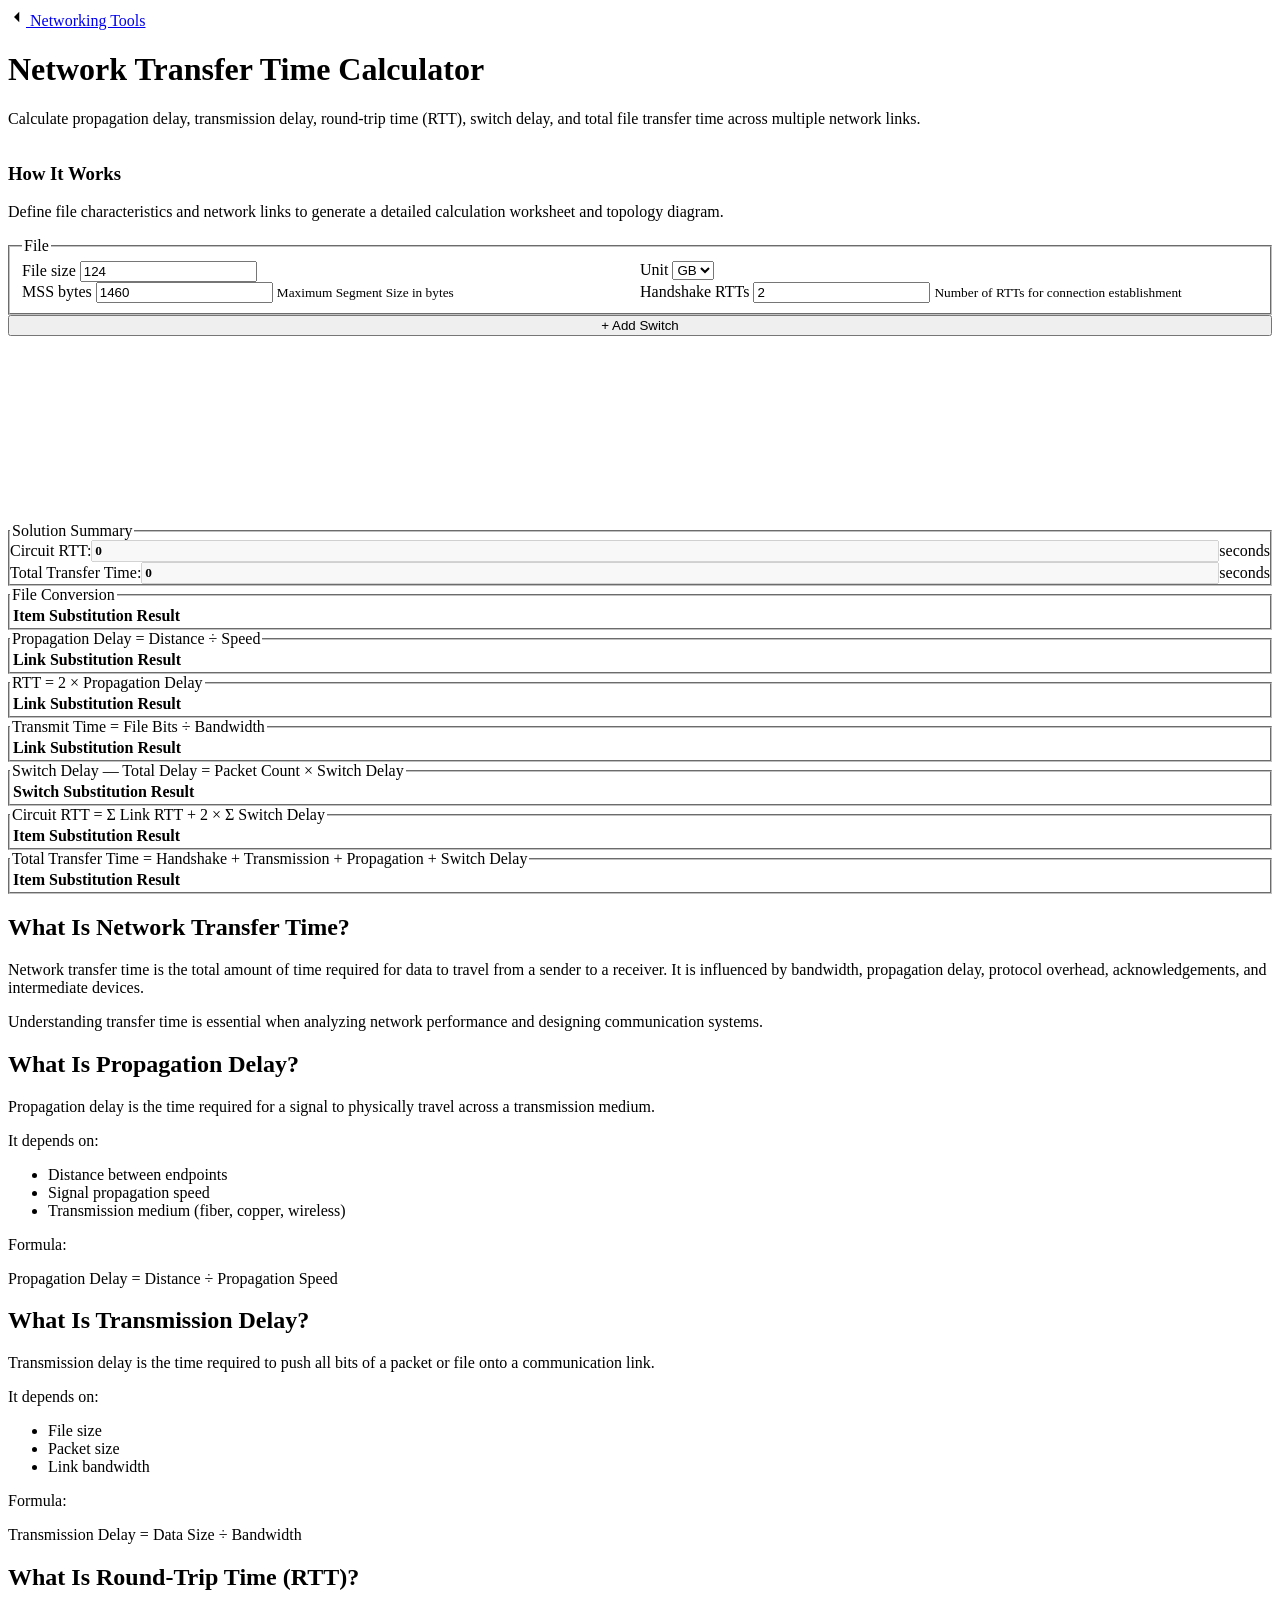
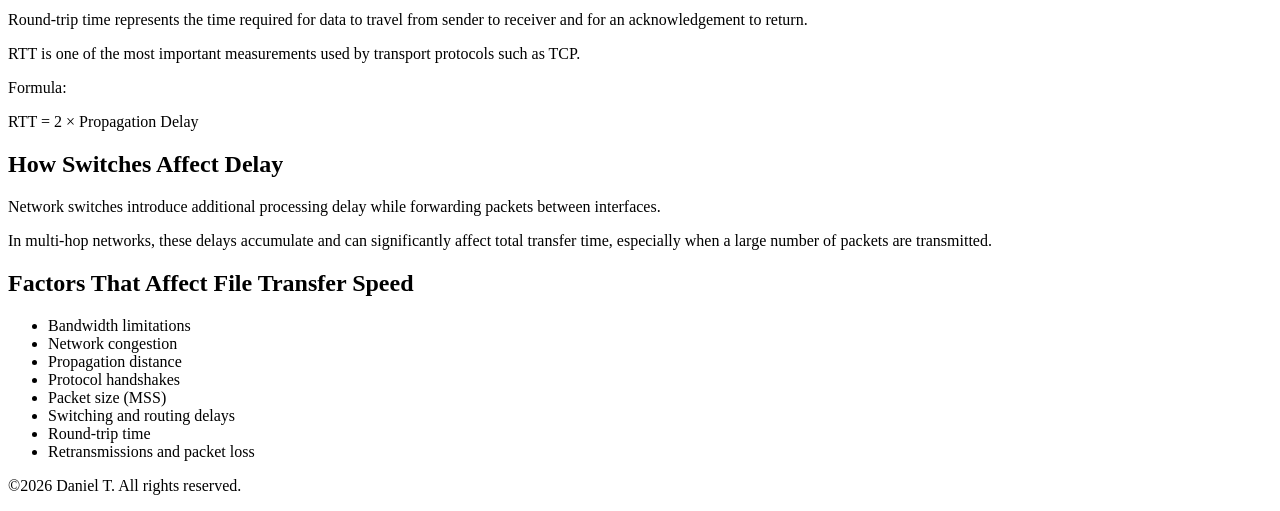
==== transfer-time/index.html @ e6039098 "4th commit - added pages" ====
<!DOCTYPE html>
<html lang="en">
    <head>
        <meta charset="UTF-8">
        <meta content="width=device-width, initial-scale=1.0" name="viewport">
        <title>Network Transfer Time Calculator | RTT, Propagation Delay & Transmission Delay</title>
        <meta content="Calculate network transfer time, propagation delay, transmission delay, RTT, switch delay, bandwidth effects, and end-to-end file transfer performance." name="description">
        <link href="https://danielTongu.github.io/networking-tools/transfer-time/" rel="canonical">
        <meta content="Network Transfer Time Calculator" property="og:title">
        <meta content="Interactive calculator for propagation delay, RTT, transmission delay, switch delay, and total transfer time." property="og:description">
        <meta content="website" property="og:type">
        <meta content="https://danielTongu.github.io/networking-tools/transfer-time/" property="og:url">
        <link href="../global.css" rel="stylesheet">
        <link href="./index.css" rel="stylesheet">
    </head>
    <body>
        <header class="app-header">
            <nav aria-label="Breadcrumb">
                <a href="../">
                    <svg aria-hidden="true" viewBox="0 0 24 24" width="18" height="18"><path d="M15 5 L8 12 L15 19"></path></svg>
                    <span>Networking Tools</span>
                </a>
            </nav>
            <div>
                <h1>Network Transfer Time Calculator</h1>
                <p>
                    Calculate propagation delay, transmission delay, round-trip time (RTT), switch delay, and total
                    file transfer time across multiple network links.
                </p>
            </div>
        </header>
        <main id="transfer-time-page">
            <aside>
                <header>
                    <h3>How It Works</h3>
                    <p>Define file characteristics and network links to generate a detailed calculation worksheet and topology diagram.</p>
                </header>
                <fieldset id="file-card">
                    <legend>File</legend>
                    <div class="two-columns">
                        <label data-tooltip="Size of the file to transfer">
                            <span>File size</span>
                            <input id="file-size" type="number" value="124">
                        </label>
                        <label class="select-wrapper">
                            <span>Unit</span>
                            <select id="file-unit">
                                <option value="KB">KB</option>
                                <option value="MB">MB</option>
                                <option selected value="GB">GB</option>
                                <option value="TB">TB</option>
                            </select>
                        </label>
                    </div>
                    <div class="two-columns">
                        <label>
                            <span>MSS bytes</span>
                            <input id="mss-bytes" type="number" value="1460">
                            <small class="helper-text">Maximum Segment Size in bytes</small>
                        </label>
                        <label>
                            <span>Handshake RTTs</span>
                            <input id="handshake-rtts" type="number" value="2">
                            <small class="helper-text">Number of RTTs for connection establishment</small>
                        </label>
                    </div>
                </fieldset>
                <button hidden id="add-link-btn" type="button">+ Add Link</button>
                <template id="link-card-template">
                    <fieldset>
                        <legend>Link</legend>
                        <label>
                            <span>Name</span>
                            <input data-field="name" placeholder="e.g., Link 1">
                        </label>
                        <div class="two-columns">
                            <label>
                                <span>Distance</span>
                                <input data-field="distance" type="number" placeholder="Distance">
                            </label>
                            <label class="select-wrapper">
                                <span>Unit</span>
                                <select data-field="distance-unit">
                                    <option value="m">meters (m)</option>
                                    <option value="km">kilometers (km)</option>
                                    <option value="mi">miles (mi)</option>
                                    <option value="ft">feet (ft)</option>
                                    <option value="yd">yards (yd)</option>
                                </select>
                            </label>
                        </div>
                        <label class="select-wrapper">
                            <span>Medium</span>
                            <select data-field="medium">
                                <option value="vacuum">Vacuum (299,792,458 m/s)</option>
                                <option value="optical">Optical Fiber (200,000,000 m/s)</option>
                                <option value="copper">Copper (230,000,000 m/s)</option>
                                <option value="custom">Custom</option>
                            </select>
                        </label>
                        <label>
                            <span>Custom speed (m/s)</span>
                            <input data-field="custom-speed" type="number" placeholder="e.g., 200000000">
                        </label>
                        <div class="two-columns">
                            <label>
                                <span>Bandwidth</span>
                                <input data-field="bandwidth" type="number" placeholder="Bandwidth">
                            </label>
                            <label class="select-wrapper">
                                <span>Unit</span>
                                <select data-field="bandwidth-unit">
                                    <option value="bps">bps</option>
                                    <option value="kbps">kbps</option>
                                    <option value="Mbps">Mbps</option>
                                    <option value="Gbps">Gbps</option>
                                    <option value="Tbps">Tbps</option>
                                </select>
                            </label>
                        </div>
                        <button class="remove-btn" type="button">Remove Link</button>
                    </fieldset>
                </template>
                <section class="horizontal-scroll" id="links-form"></section>
                <button id="add-switch-btn" type="button">+ Add Switch</button>
                <template id="switch-card-template">
                    <fieldset>
                        <legend>Switch</legend>
                        <div class="two-columns">
                            <label>
                                <span>Delay</span>
                                <input data-field="delay" type="number" placeholder="Delay">
                            </label>
                            <label class="select-wrapper">
                                <span>Unit</span>
                                <select data-field="delay-unit">
                                    <option value="us">microseconds (μs)</option>
                                    <option value="ms">milliseconds (ms)</option>
                                    <option value="s">seconds (s)</option>
                                </select>
                            </label>
                        </div>
                        <button class="remove-btn" type="button">Remove Switch + Trailing Link</button>
                    </fieldset>
                </template>
                <section class="horizontal-scroll" id="switches-form"></section>
            </aside>
            <section>
                <figure class="svg-wrapper">
                    <svg aria-label="Generated topology diagram" id="transfer-diagram"></svg>
                </figure>
                <fieldset id="transfer-summary">
                    <legend>Solution Summary</legend>
                    <label>
                        Circuit RTT:
                        <input data-field="circuit-rtt" disabled type="text" value="0">
                        seconds
                    </label>
                    <label>
                        Total Transfer Time:
                        <input data-field="total-transfer-time" disabled type="text" value="0">
                        seconds
                    </label>
                </fieldset>
                <fieldset>
                    <legend>File Conversion</legend>
                    <div class="table-container">
                        <table>
                            <thead>
                            <tr><th>Item</th><th>Substitution</th><th>Result</th></tr>
                            </thead>
                            <tbody data-table="file-conversion"></tbody>
                        </table>
                    </div>
                </fieldset>
                <fieldset>
                    <legend>Propagation Delay = Distance ÷ Speed</legend>
                    <div class="table-container">
                        <table>
                            <thead><tr><th>Link</th><th>Substitution</th><th>Result</th></tr></thead>
                            <tbody data-table="propagation-delay"></tbody>
                        </table>
                    </div>
                </fieldset>
                <fieldset>
                    <legend>RTT = 2 × Propagation Delay</legend>
                    <div class="table-container">
                        <table>
                            <thead><tr><th>Link</th><th>Substitution</th><th>Result</th></tr></thead>
                            <tbody data-table="rtt"></tbody>
                        </table>
                    </div>
                </fieldset>
                <fieldset>
                    <legend>Transmit Time = File Bits ÷ Bandwidth</legend>
                    <div class="table-container">
                        <table>
                            <thead><tr><th>Link</th><th>Substitution</th><th>Result</th></tr></thead>
                            <tbody data-table="transmit-time"></tbody>
                        </table>
                    </div>
                </fieldset>
                <fieldset>
                    <legend>Switch Delay — Total Delay = Packet Count × Switch Delay</legend>
                    <div class="table-container">
                        <table>
                            <thead><tr><th>Switch</th><th>Substitution</th><th>Result</th></tr></thead>
                            <tbody data-table="switch-delay"></tbody>
                        </table>
                    </div>
                </fieldset>
                <fieldset>
                    <legend>Circuit RTT = Σ Link RTT + 2 × Σ Switch Delay</legend>
                    <div class="table-container">
                        <table>
                            <thead><tr><th>Item</th><th>Substitution</th><th>Result</th></tr></thead>
                            <tbody data-table="circuit-rtt"></tbody>
                        </table>
                    </div>
                </fieldset>
                <fieldset>
                    <legend>Total Transfer Time = Handshake + Transmission + Propagation + Switch Delay</legend>
                    <div class="table-container">
                        <table>
                            <thead><tr><th>Item</th><th>Substitution</th><th>Result</th></tr></thead>
                            <tbody data-table="total-transfer-time"></tbody>
                        </table>
                    </div>
                </fieldset>
            </section>
        </main>
        <section>
            <article>
                <h2>What Is Network Transfer Time?</h2>
                <p>
                    Network transfer time is the total amount of time required for data to travel from a sender to a
                    receiver. It is influenced by bandwidth, propagation delay, protocol overhead, acknowledgements, and intermediate devices.
                </p>
                <p>Understanding transfer time is essential when analyzing network performance and designing communication systems.</p>
            </article>
            <article>
                <h2>What Is Propagation Delay?</h2>
                <p>Propagation delay is the time required for a signal to physically travel across a transmission medium.</p>
                <p>It depends on:</p>
                <ul>
                    <li>Distance between endpoints</li>
                    <li>Signal propagation speed</li>
                    <li>Transmission medium (fiber, copper, wireless)</li>
                </ul>
                <p>Formula:</p>
                <p>Propagation Delay = Distance ÷ Propagation Speed</p>
            </article>
            <article>
                <h2>What Is Transmission Delay?</h2>
                <p>Transmission delay is the time required to push all bits of a packet or file onto a communication link.</p>
                <p>It depends on:</p>
                <ul>
                    <li>File size</li>
                    <li>Packet size</li>
                    <li>Link bandwidth</li>
                </ul>
                <p>Formula:</p>
                <p>Transmission Delay = Data Size ÷ Bandwidth</p>
            </article>
            <article>
                <h2>What Is Round-Trip Time (RTT)?</h2>
                <p>Round-trip time represents the time required for data to travel from sender to receiver and for an acknowledgement to return.</p>
                <p>RTT is one of the most important measurements used by transport protocols such as TCP.</p>
                <p>Formula:</p>
                <p>RTT = 2 × Propagation Delay</p>
            </article>
            <article>
                <h2>How Switches Affect Delay</h2>
                <p>Network switches introduce additional processing delay while forwarding packets between interfaces.</p>
                <p>
                    In multi-hop networks, these delays accumulate and can significantly affect total transfer time,
                    especially when a large number of packets are transmitted.
                </p>
            </article>
            <article>
                <h2>Factors That Affect File Transfer Speed</h2>
                <ul>
                    <li>Bandwidth limitations</li>
                    <li>Network congestion</li>
                    <li>Propagation distance</li>
                    <li>Protocol handshakes</li>
                    <li>Packet size (MSS)</li>
                    <li>Switching and routing delays</li>
                    <li>Round-trip time</li>
                    <li>Retransmissions and packet loss</li>
                </ul>
            </article>
        </section>
        <footer class="app-footer"><p>©<span id="copyright-year">2026</span> Daniel T. All rights reserved.</p></footer>
        <script src="../footer.js"></script>
        <script src="./index.js" type="module"></script>
    </body>
</html>
---- transfer-time/index.css ----
/* ============================================
   TRANSFER TIME INDEX.CSS
   Mobile-first page styles
   ============================================ */

main > aside {
    display: grid;
    gap: var(--size-5);
}

main > section > fieldset {
    margin: 0;
}

main fieldset {
    margin: 0;
}

.two-columns {
    display: grid;
    grid-template-columns: 1fr;
    gap: var(--size-4);
}

#add-link-btn,
#add-switch-btn {
    width: 100%;
}

.remove-btn {
    width: 100%;
    margin-top: var(--size-4);
    background: var(--danger);
    color: #ffffff;
}

.remove-btn:hover {
    background: var(--danger-hover);
}

.horizontal-scroll {
    display: grid;
    grid-auto-flow: column;
    grid-auto-columns: minmax(280px, 340px);
    gap: var(--size-4);
    overflow-x: auto;
    overflow-y: hidden;
    padding-bottom: var(--size-2);
    scroll-snap-type: x proximity;
}

.horizontal-scroll > fieldset {
    scroll-snap-align: start;
}

#links-form:empty,
#switches-form:empty {
    display: none;
}

/* ===== RESULTS AREA ===== */

main > section {
    display: grid;
    gap: var(--size-5);
}

main > section > fieldset {
    padding:0 var(--size-4);
}

#transfer-diagram {
    min-width: 760px;
    width: 100%;
}

#transfer-summary {
    display: grid;
    gap: var(--size-4);
}

#transfer-summary label {
    display: grid;
    grid-template-columns: 1fr;
    gap: var(--size-2);
    margin: 0;
}

#transfer-summary input {
    color: var(--accent-primary);
    font-family: var(--font-mono);
    font-weight: 700;
}


/* ===== EDUCATIONAL ARTICLES OUTSIDE MAIN ===== */

main > footer ul {
    padding-left: var(--size-5);
    color: var(--text-secondary);
}

/* ===== GENERATED SVG ===== */

#transfer-diagram text {
    fill: var(--text-secondary);
}

.topology-link {
    stroke: var(--accent-primary);
    stroke-width: 4;
    stroke-linecap: round;
}

.topology-node {
    fill: #0f172a;
    stroke-width: 2;
}

.topology-host {
    stroke: var(--accent-primary);
}

.topology-switch {
    stroke: var(--accent-secondary);
    rx: 4px;
}

.topology-node-label {
    fill: var(--text-primary);
    font-size: 18px;
    font-weight: 700;
}

.topology-label {
    fill: var(--text-primary);
    font-size: 14px;
    font-weight: 700;
}

.anchor-middle {
    text-anchor: middle;
}

.anchor-end {
    text-anchor: end;
}

/* ===== TABLET ===== */

@media (min-width: 600px) {
    .two-columns {
        grid-template-columns: repeat(2, minmax(0, 1fr));
    }

    #transfer-summary label {
        grid-template-columns: max-content minmax(0, 1fr) max-content;
        align-items: center;
    }
}

/*

 * Desktop layout:
 * - The results panel is aligned independently of the controls panel.
 * - `max-height` and `overflow-y` provide a safe CSS-only fallback.
 * - `TransferTimeApp.syncResultsHeight()` (index.js) dynamically overrides `max-height` to match the computed height of `main > aside`.
 * - Keep the CSS and JS implementations synchronized.
 */
@media (min-width: 1000px) {
    main {
        align-items: start;
    }

    main > aside {
        align-self: start;
    }

    main > section {
        align-self: start;
        max-height: calc(100vh - 170px);
        overflow-y: auto;
    }
}
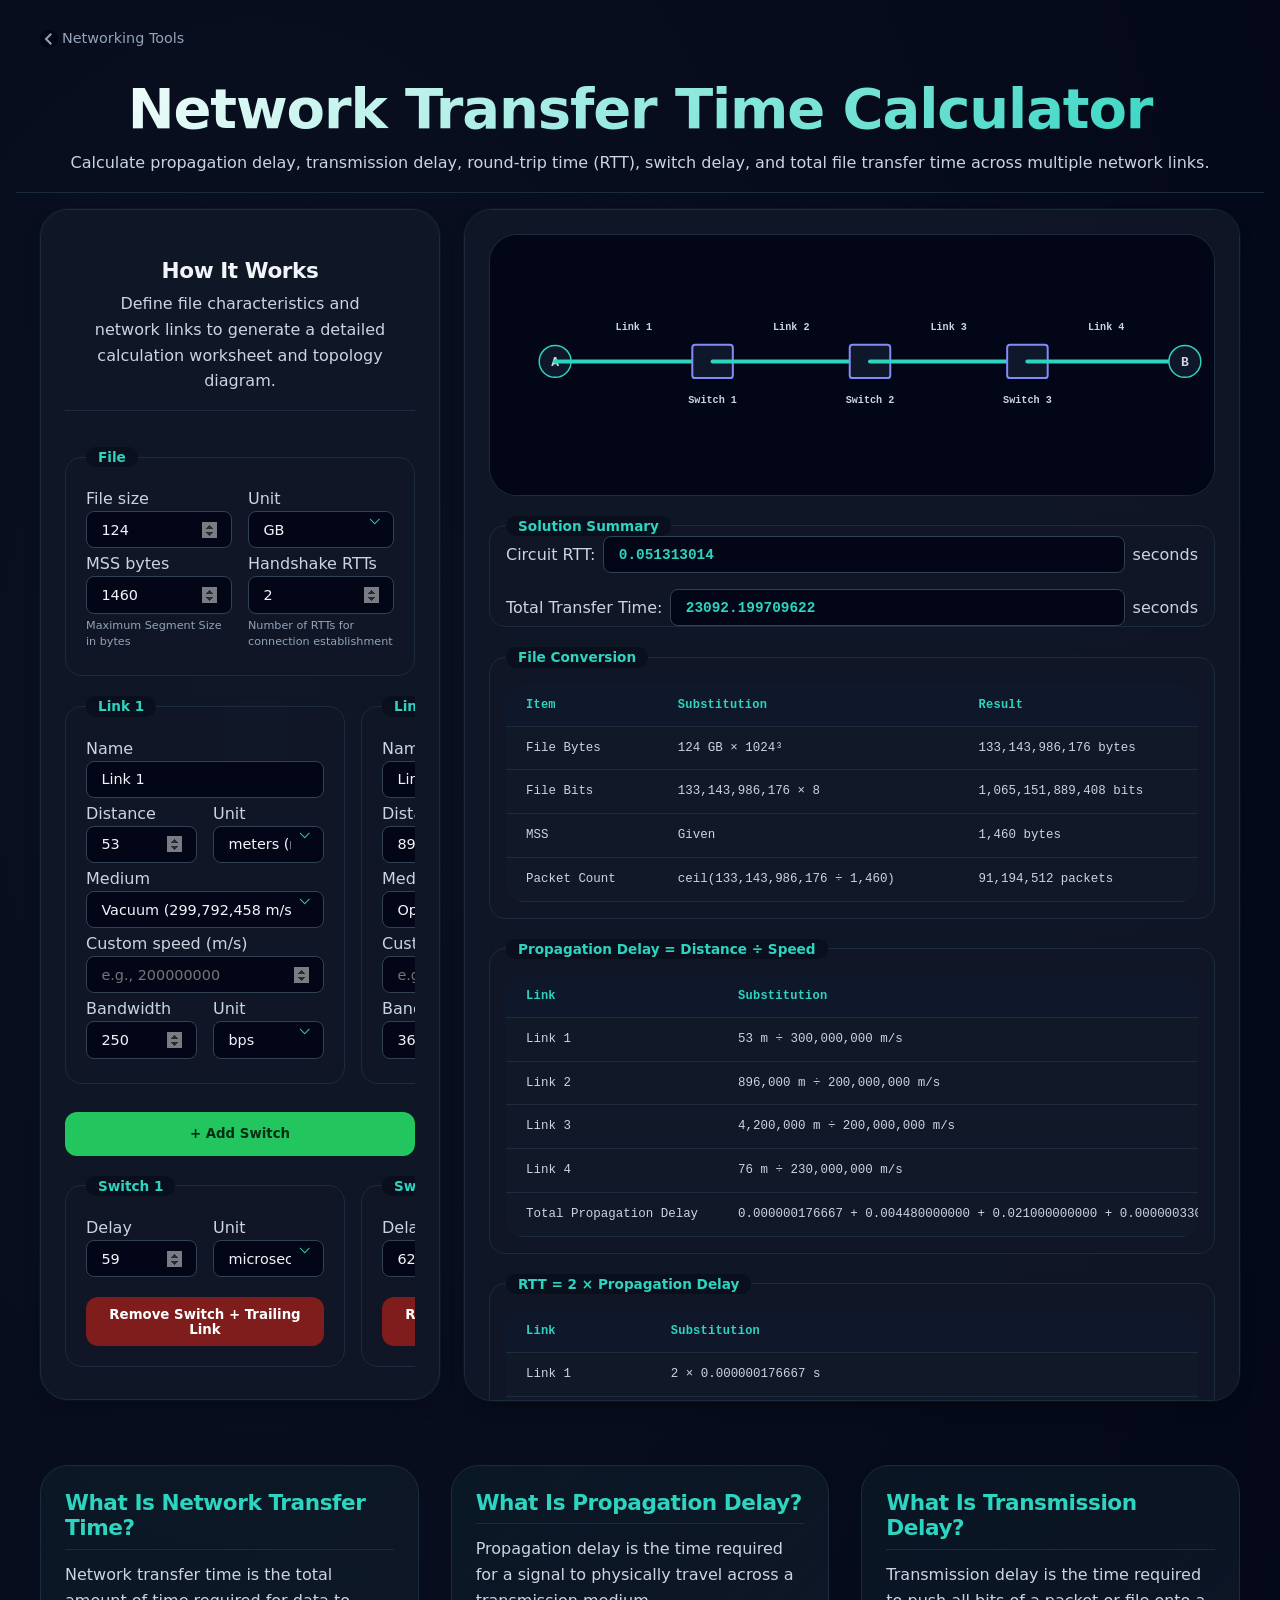
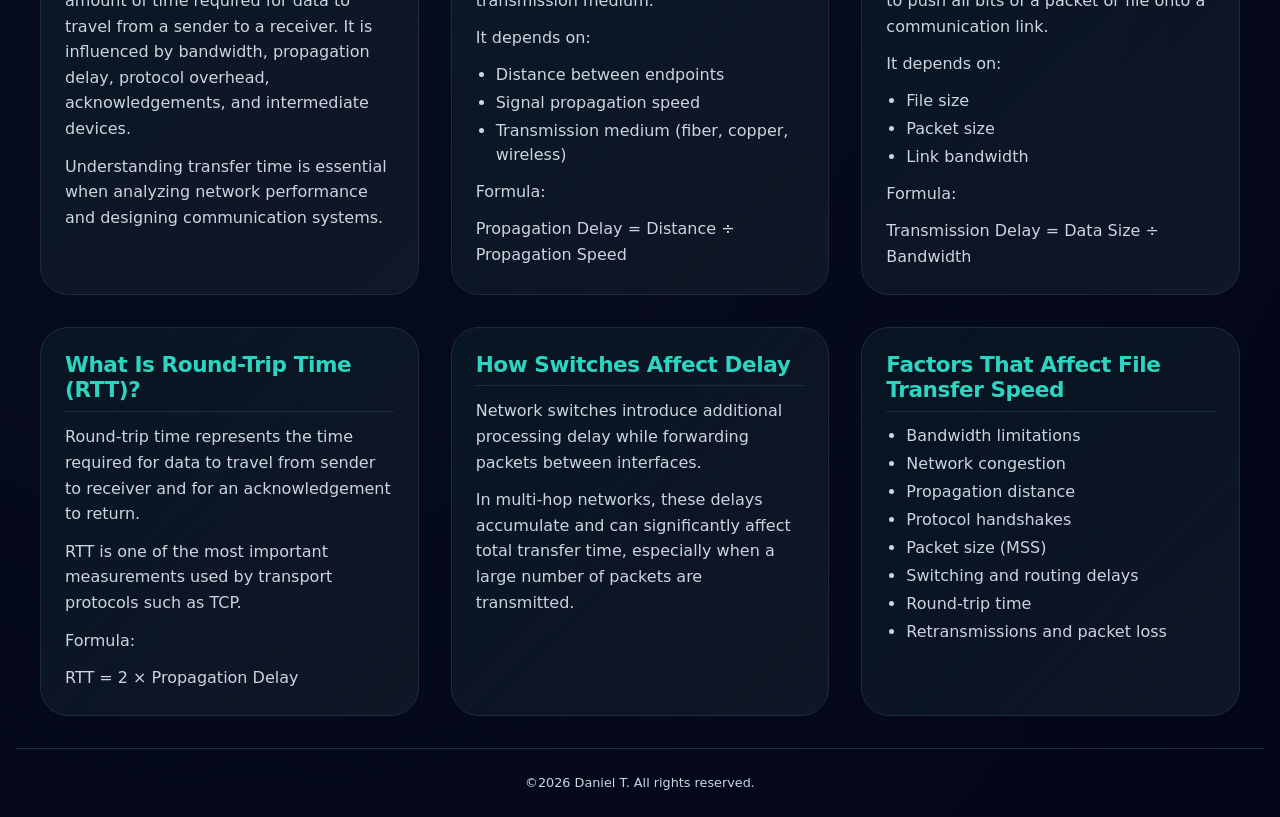
==== commit 83ec9c38: "removed the add link button" ====
--- a/transfer-time/index.html
+++ b/transfer-time/index.html
@@ -65,7 +65,6 @@
                         </label>
                     </div>
                 </fieldset>
-                <button hidden id="add-link-btn" type="button">+ Add Link</button>
                 <template id="link-card-template">
                     <fieldset>
                         <legend>Link</legend>
--- a/global.css
+++ b/global.css
@@ -0,0 +1,815 @@
+/* ============================================
+   GLOBAL.CSS — Common Foundation + Design Tokens
+   ============================================ */
+
+/* ===== DESIGN TOKENS ===== */
+
+:root {
+    --bg-deep: #020617;
+    --bg-surface: #0a0f1d;
+    --bg-elevated: #111827;
+    --bg-card: rgba(17, 24, 39, 0.85);
+
+    --border-subtle: #1e2a3e;
+    --border-medium: #334155;
+
+    --text-primary: #f1f5f9;
+    --text-secondary: #cbd5e1;
+    --text-muted: #94a3b8;
+    --text-disabled: #64748b;
+
+    --accent-primary: #2dd4bf;
+    --accent-primary-hover: #14b8a6;
+    --accent-secondary: #818cf8;
+
+    --success: #22c55e;
+    --success-hover: #16a34a;
+    --warning: #f59e0b;
+    --error: #ef4444;
+    --info: #3b82f6;
+
+    --danger: #7f1d1d;
+    --danger-hover: #991b1b;
+    --focus-ring: #60a5fa;
+
+    --size-1: 0.25rem;
+    --size-2: 0.5rem;
+    --size-3: 0.75rem;
+    --size-4: 1rem;
+    --size-5: 1.25rem;
+    --size-6: 1.5rem;
+    --size-7: 1.75rem;
+    --size-8: 2rem;
+    --size-9: 2.5rem;
+    --size-full: 9999px;
+
+    --shadow-sm: 0 1px 2px rgba(0, 0, 0, 0.3);
+    --shadow-md: 0 10px 20px -8px rgba(0, 0, 0, 0.4), 0 0 0 1px rgba(45, 212, 191, 0.05);
+    --shadow-lg: 0 20px 35px -12px rgba(0, 0, 0, 0.5), 0 0 0 1px rgba(45, 212, 191, 0.08);
+
+    --font-sans: "Inter", system-ui, -apple-system, "Segoe UI", Roboto, Helvetica, sans-serif;
+    --font-mono: "Fira Code", "Courier New", monospace;
+
+    --transition-fast: 0.15s ease;
+    --transition-base: 0.2s ease;
+    --transition-slow: 0.3s ease;
+
+    --max-width: 1440px;
+}
+
+/* ===== RESET & BASE ===== */
+
+*,
+*::before,
+*::after {
+    margin: 0;
+    padding: 0;
+    box-sizing: border-box;
+    min-width: 0;
+}
+
+html {
+    scroll-behavior: smooth;
+}
+
+body {
+    background: radial-gradient(ellipse at 20% 30%, #0b1120, var(--bg-deep));
+    color: var(--text-primary);
+    font-family: var(--font-sans);
+    line-height: 1.5;
+    min-height: 100vh;
+    display: block;
+}
+
+/* ===== TYPOGRAPHY ===== */
+
+h1,
+h2,
+h3,
+h4,
+h5,
+h6 {
+    font-weight: 700;
+    letter-spacing: -0.02em;
+    line-height: 1.2;
+}
+
+h1 {
+    font-size: clamp(2rem, 6vw, 3.5rem);
+    background: linear-gradient(135deg, #ffffff, var(--accent-primary));
+    background-clip: text;
+    -webkit-background-clip: text;
+    color: transparent;
+    margin-bottom: var(--size-2);
+}
+
+h2 {
+    font-size: clamp(1.5rem, 4vw, 2rem);
+    color: var(--accent-primary);
+    font-weight: 600;
+}
+
+h3 {
+    font-size: 1.35rem;
+    color: var(--text-primary);
+}
+
+h4 {
+    font-size: 1.1rem;
+    color: var(--accent-primary);
+}
+
+p {
+    color: var(--text-secondary);
+    line-height: 1.6;
+}
+
+/* ===== LINKS ===== */
+
+a {
+    color: var(--accent-primary);
+    text-decoration: none;
+    transition: color var(--transition-fast);
+}
+
+a:hover {
+    color: var(--accent-secondary);
+    text-decoration: underline;
+}
+
+/* ===== ACCESSIBILITY ===== */
+
+:focus-visible {
+    outline: 3px solid var(--focus-ring);
+    outline-offset: 3px;
+    border-radius: var(--size-2);
+}
+
+.visually-hidden {
+    position: absolute;
+    width: 1px;
+    height: 1px;
+    padding: 0;
+    margin: -1px;
+    overflow: hidden;
+    clip: rect(0, 0, 0, 0);
+    white-space: nowrap;
+    border-width: 0;
+}
+
+/* ===== PAGE HEADER & NAV ===== */
+
+header:first-of-type {
+    padding: var(--size-6) var(--size-6) var(--size-4);
+    border-bottom: 1px solid var(--border-subtle);
+    margin-bottom: var(--size-4);
+    display: block;
+    text-align: center;
+}
+
+nav {
+    display: block;
+    text-align: left;
+    margin-bottom: var(--size-5);
+}
+
+nav a {
+    display: inline-grid;
+    grid-auto-flow: column;
+    align-items: center;
+    gap: var(--size-1);
+    width: fit-content;
+    color: var(--text-muted);
+    font-size: 0.9rem;
+    text-align: center;
+    padding: var(--size-1) 0;
+}
+
+nav a:hover {
+    color: var(--accent-primary);
+    text-decoration: none;
+}
+
+nav svg {
+    stroke: currentColor;
+    stroke-width: 2;
+    fill: none;
+}
+
+/* ===== SVG FOUNDATION ===== */
+
+svg {
+    display: block;
+    background: var(--bg-deep);
+    border-radius: var(--size-4);
+}
+
+svg text {
+    font-family: var(--font-mono);
+}
+
+svg line,
+svg path,
+svg rect {
+    vector-effect: non-scaling-stroke;
+}
+
+/* ===== MAIN APP SHELL ===== */
+
+main {
+    display: grid;
+    grid-template-columns: 1fr;
+    gap: var(--size-6);
+    max-width: var(--max-width);
+    margin: 0 auto;
+    padding: 0 var(--size-6) var(--size-6);
+}
+
+main > aside,
+main > section {
+    background: var(--bg-card);
+    border: 1px solid var(--border-subtle);
+    border-radius: var(--size-7);
+    padding: var(--size-6);
+    box-shadow: var(--shadow-md);
+}
+
+main > aside > header {
+    padding: 0;
+    margin-bottom: var(--size-5);
+    border: none;
+    text-align: left;
+}
+
+main > aside > header h3 {
+    margin-bottom: var(--size-2);
+}
+
+/* ===== EDUCATION SECTION ===== */
+
+body > section {
+    display: grid;
+    grid-template-columns: 1fr;
+    gap: var(--size-6);
+    max-width: var(--max-width);
+    margin: var(--size-9) auto 0;
+    padding: 0 var(--size-6);
+}
+
+body > section article {
+    background: linear-gradient(135deg, rgba(45, 212, 191, 0.05), rgba(17, 24, 39, 0.9));
+    border: 1px solid var(--border-subtle);
+    border-radius: var(--size-7);
+    padding: var(--size-6);
+    transition: border-color var(--transition-fast), transform var(--transition-fast);
+    display: block;
+}
+
+body > section article:hover {
+    border-color: var(--accent-primary);
+    transform: translateY(-3px);
+}
+
+body > section article h2 {
+    font-size: 1.35rem;
+    margin-bottom: var(--size-3);
+    padding-bottom: var(--size-2);
+    border-bottom: 1px solid var(--border-subtle);
+}
+
+body > section article p {
+    margin-bottom: var(--size-3);
+    color: var(--text-secondary);
+}
+
+body > section article p:last-child,
+body > section article ul:last-child {
+    margin-bottom: 0;
+}
+
+body > section article strong {
+    color: var(--warning);
+    font-weight: 700;
+}
+
+body > section ul {
+    padding-left: var(--size-5);
+    margin-bottom: var(--size-3);
+    color: var(--text-secondary);
+}
+
+body > section li + li {
+    margin-top: var(--size-1);
+}
+
+/* ===== FIGURES ===== */
+
+figure {
+    border: 1px solid var(--border-subtle);
+    border-radius: var(--size-7);
+    overflow: auto;
+}
+
+figcaption {
+    color: var(--accent-primary);
+    font-size: 1.1rem;
+    font-weight: 700;
+    padding: var(--size-5);
+}
+
+/* ===== SITE FOOTER ===== */
+
+.app-footer,
+body > footer:last-of-type {
+    text-align: center;
+    padding: var(--size-6) var(--size-4);
+    border-top: 1px solid var(--border-subtle);
+    color: var(--text-muted);
+    font-size: 0.8rem;
+    margin-top: var(--size-8);
+    display: block;
+}
+
+/* ===== BUTTONS ===== */
+
+button {
+    min-height: 44px;
+    padding: 0.6rem 1.2rem;
+    border-radius: var(--size-3);
+    font-weight: 600;
+    background: var(--success);
+    color: #052e16;
+    border: none;
+    cursor: pointer;
+    transition: all var(--transition-fast);
+    font-family: inherit;
+    display: inline-block;
+    text-align: center;
+}
+
+button:hover {
+    background: var(--success-hover);
+    transform: translateY(-1px);
+}
+
+button:active {
+    transform: translateY(1px);
+}
+
+button.secondary {
+    background: var(--bg-elevated);
+    border: 1px solid var(--border-medium);
+    color: var(--text-primary);
+}
+
+button.secondary:hover {
+    border-color: var(--accent-primary);
+    background: #1e293b;
+    transform: translateY(-1px);
+}
+
+button.danger {
+    background: var(--danger);
+    color: #ffffff;
+}
+
+button.danger:hover {
+    background: var(--danger-hover);
+}
+
+button.small {
+    min-height: 32px;
+    padding: 0.3rem 0.8rem;
+    font-size: 0.75rem;
+}
+
+button:disabled {
+    opacity: 0.5;
+    cursor: not-allowed;
+    transform: none;
+}
+
+.button-group {
+    display: grid;
+    grid-template-columns: repeat(auto-fit, minmax(100px, 1fr));
+    gap: var(--size-2);
+    margin: var(--size-4) 0;
+}
+
+/* ===== FORMS ===== */
+
+form {
+    display: block;
+}
+
+fieldset {
+    border: 1px solid var(--border-subtle);
+    border-radius: var(--size-4);
+    padding: var(--size-5);
+    background: rgba(17, 24, 39, 0.6);
+    backdrop-filter: blur(2px);
+    transition: border var(--transition-fast);
+}
+
+fieldset:hover {
+    border-color: var(--accent-primary);
+}
+
+legend {
+    padding: 0 var(--size-3);
+    font-weight: 700;
+    color: var(--accent-primary);
+    background: var(--bg-surface);
+    border-radius: var(--size-full);
+    font-size: 0.85rem;
+    display: inline-block;
+}
+
+label {
+    display: block;
+    font-weight: 500;
+    color: var(--text-secondary);
+    margin-bottom: var(--size-1);
+}
+
+label > span + output {
+    display: initial;
+    text-wrap: nowrap;
+    color: var(--accent-primary);
+}
+
+label > span + output::before {
+    content: ": ";
+}
+
+input,
+select,
+textarea {
+    width: 100%;
+    padding: 0.6rem 0.9rem;
+    background: var(--bg-deep);
+    border: 1px solid var(--border-medium);
+    border-radius: var(--size-2);
+    color: var(--text-primary);
+    font-family: inherit;
+    font-size: 0.9rem;
+    transition: all var(--transition-fast);
+    display: block;
+}
+
+input:hover,
+select:hover,
+textarea:hover {
+    border-color: var(--accent-primary);
+}
+
+input:focus,
+select:focus,
+textarea:focus {
+    outline: none;
+    border-color: var(--accent-primary);
+    box-shadow: 0 0 0 3px rgba(45, 212, 191, 0.2);
+}
+
+select {
+    appearance: none;
+    padding-right: var(--size-8);
+    cursor: pointer;
+}
+
+label:has(select) {
+    position: relative;
+}
+
+label:has(select)::after {
+    content: "⌵";
+    position: absolute;
+    right: 14px;
+    top: 50%;
+    transform: translateY(-50%);
+    color: var(--accent-primary);
+    pointer-events: none;
+    font-size: 1.2rem;
+}
+
+input[type="range"] {
+    accent-color: var(--accent-primary);
+    padding: 0;
+}
+
+input[type="range"]:focus {
+    outline: none;
+}
+
+input[type="number"] {
+    -moz-appearance: textfield;
+}
+
+input[type="number"]::-webkit-inner-spin-button,
+input[type="number"]::-webkit-outer-spin-button {
+    opacity: 0.5;
+}
+
+input[type="number"]:hover::-webkit-inner-spin-button,
+input[type="number"]:hover::-webkit-outer-spin-button {
+    opacity: 1;
+}
+
+input[type="checkbox"],
+input[type="radio"] {
+    width: auto;
+    display: inline-block;
+    margin-right: var(--size-1);
+    accent-color: var(--accent-primary);
+}
+
+output {
+    color: var(--accent-primary);
+    font-family: var(--font-mono);
+}
+
+textarea {
+    resize: vertical;
+    min-height: 80px;
+}
+
+small,
+.helper-text {
+    display: block;
+    font-size: 0.7rem;
+    color: var(--text-muted);
+    margin-top: var(--size-1);
+}
+
+/* ===== TABLES ===== */
+
+.table-container {
+    overflow-x: auto;
+    overflow-y: hidden;
+    margin: var(--size-4) 0;
+    border-radius: var(--size-4);
+    display: block;
+}
+
+table {
+    font-size: 0.82rem;
+    overflow: hidden;
+    width: 100%;
+    border-collapse: collapse;
+    background: var(--bg-elevated);
+    border-radius: var(--size-4);
+}
+
+th,
+td {
+    font-family: var(--font-mono);
+    text-align: left;
+    color: var(--text-secondary);
+    white-space: nowrap;
+    text-wrap: nowrap;
+    padding: var(--size-3) var(--size-5);
+    border-bottom: 1px solid var(--border-subtle);
+}
+
+th {
+    font-weight: 700;
+    font-size: 0.75rem;
+    letter-spacing: 0.02em;
+    color: var(--accent-primary);
+    background: #0f172a;
+}
+
+td {
+    font-size: 0.78rem;
+}
+
+tr:hover {
+    background: rgba(45, 212, 191, 0.05);
+}
+
+caption {
+    text-align: left;
+    margin-bottom: var(--size-2);
+    color: var(--text-muted);
+    font-size: 0.85rem;
+}
+
+/* ===== BADGES ===== */
+
+.badge {
+    display: inline-block;
+    padding: 0.2rem 0.7rem;
+    border-radius: var(--size-full);
+    font-size: 0.7rem;
+    font-weight: 700;
+    background: var(--success);
+    color: #052e16;
+}
+
+.badge-warning {
+    background: var(--warning);
+    color: #000000;
+}
+
+.badge-error {
+    background: var(--error);
+    color: #ffffff;
+}
+
+.badge-info {
+    background: var(--info);
+    color: #ffffff;
+}
+
+/* ===== INFO BOXES ===== */
+
+.info-box {
+    background: rgba(45, 212, 191, 0.1);
+    border-left: 4px solid var(--accent-primary);
+    padding: var(--size-3);
+    border-radius: var(--size-3);
+    margin: var(--size-4) 0;
+    display: block;
+}
+
+.warning-box {
+    background: rgba(245, 158, 11, 0.1);
+    border-left: 4px solid var(--warning);
+    padding: var(--size-3);
+    border-radius: var(--size-3);
+    margin: var(--size-4) 0;
+    display: block;
+}
+
+.error-box,
+.error-message {
+    background: rgba(239, 68, 68, 0.15);
+    border-left: 4px solid var(--error);
+    padding: var(--size-3);
+    border-radius: var(--size-3);
+    margin: var(--size-4) 0;
+    display: block;
+    color: #fca5a5;
+    font-size: 0.85rem;
+}
+
+.success-box {
+    background: rgba(34, 197, 94, 0.1);
+    border-left: 4px solid var(--success);
+    padding: var(--size-3);
+    border-radius: var(--size-3);
+    margin: var(--size-4) 0;
+    display: block;
+    color: #86efac;
+}
+
+/* ===== STATUS INDICATORS ===== */
+
+.status-indicator {
+    display: inline-block;
+    width: 10px;
+    height: 10px;
+    border-radius: 50%;
+    margin-right: 6px;
+}
+
+.status-success {
+    background: var(--success);
+    box-shadow: 0 0 5px var(--success);
+}
+
+.status-warning {
+    background: var(--warning);
+    box-shadow: 0 0 5px var(--warning);
+}
+
+.status-error {
+    background: var(--error);
+    box-shadow: 0 0 5px var(--error);
+}
+
+.status-info {
+    background: var(--info);
+    box-shadow: 0 0 5px var(--info);
+}
+
+/* ===== TOOLTIP ===== */
+
+[data-tooltip]:hover {
+    position: relative;
+}
+
+[data-tooltip]:hover::before {
+    content: "-" attr(data-tooltip);
+    display: block;
+    position: absolute;
+    bottom: 100%;
+    left: 50%;
+    transform: translateX(-50%);
+    background: #0f172ae6;
+    backdrop-filter: blur(8px);
+    color: var(--accent-primary);
+    font-size: 0.7rem;
+    padding: var(--size-1) var(--size-3);
+    border-radius: var(--size-full);
+    white-space: nowrap;
+    z-index: 20;
+    pointer-events: none;
+    border: 1px solid var(--border-subtle);
+    margin-bottom: var(--size-1);
+}
+
+/* ===== SCROLLBAR ===== */
+
+* {
+    scrollbar-width: thin;
+    scrollbar-color: var(--border-medium) transparent;
+}
+
+*::-webkit-scrollbar {
+    width: 8px;
+    height: 8px;
+}
+
+*::-webkit-scrollbar-track {
+    background: transparent;
+}
+
+*::-webkit-scrollbar-thumb {
+    background: var(--border-medium);
+    border-radius: var(--size-full);
+}
+
+*::-webkit-scrollbar-thumb:hover {
+    background: var(--accent-primary);
+}
+
+/* ===== RESPONSIVE FOUNDATION ===== */
+
+@media (max-width: 700px) {
+    [data-tooltip]:hover::before {
+        white-space: normal;
+        width: 180px;
+        text-align: center;
+    }
+}
+
+@media (min-width: 768px) {
+    body > section {
+        grid-template-columns: repeat(2, 1fr);
+        gap: var(--size-6);
+    }
+}
+
+@media (min-width: 1000px) {
+    main {
+        grid-template-columns: minmax(300px, 400px) minmax(0, 1fr);
+    }
+}
+
+@media (min-width: 1100px) {
+    body {
+        max-width: var(--max-width);
+        margin: 0 auto;
+        padding: 0 var(--size-4);
+    }
+
+    body > section {
+        grid-template-columns: repeat(3, 1fr);
+        gap: var(--size-8);
+    }
+}
+
+/* ===== PRINT ===== */
+
+@media print {
+    body {
+        background: #ffffff;
+        color: #000000;
+    }
+
+    header:first-of-type nav,
+    main > aside button,
+    body > footer:last-of-type {
+        display: none;
+    }
+
+    a {
+        color: #000000;
+        text-decoration: underline;
+    }
+}
+
+/* ===== REDUCED MOTION ===== */
+
+@media (prefers-reduced-motion: reduce) {
+    * {
+        animation-duration: 0.01ms !important;
+        transition-duration: 0.01ms !important;
+    }
+
+    body > section article:hover,
+    button:hover {
+        transform: none;
+    }
+}
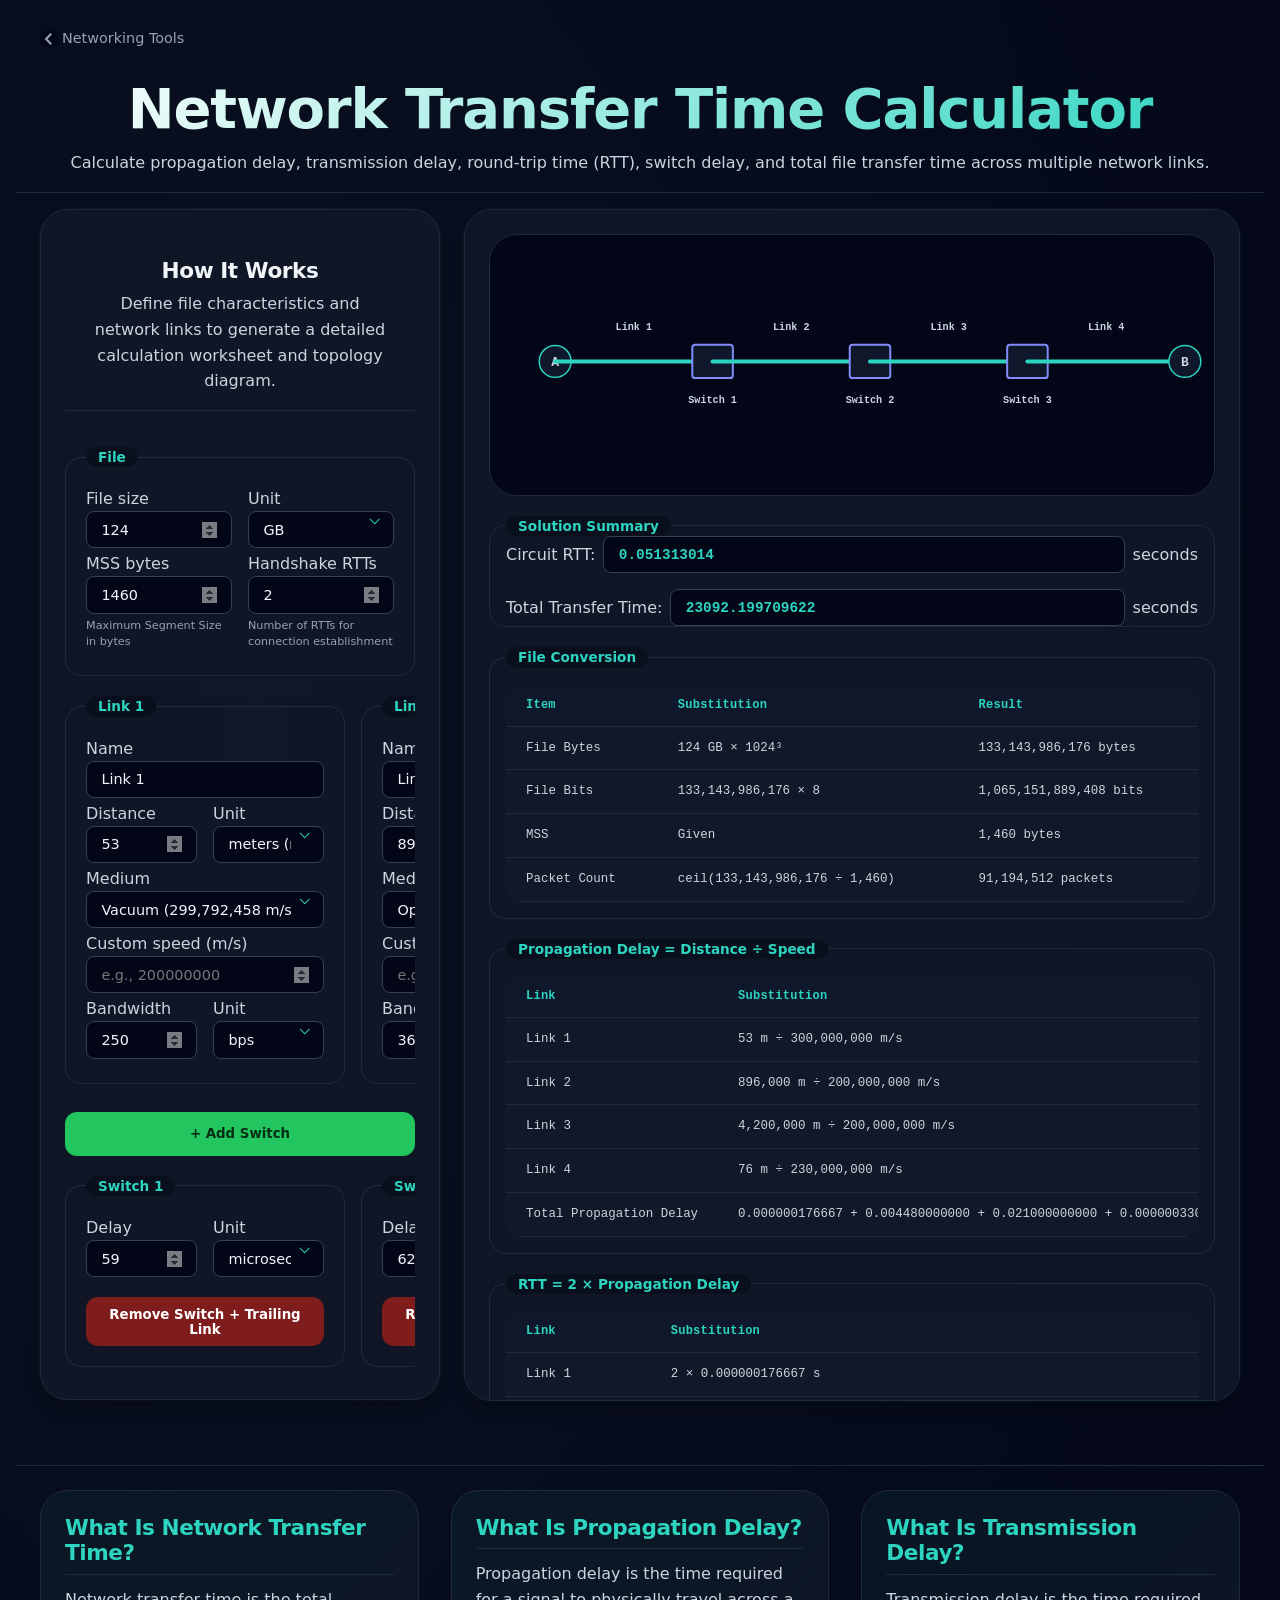
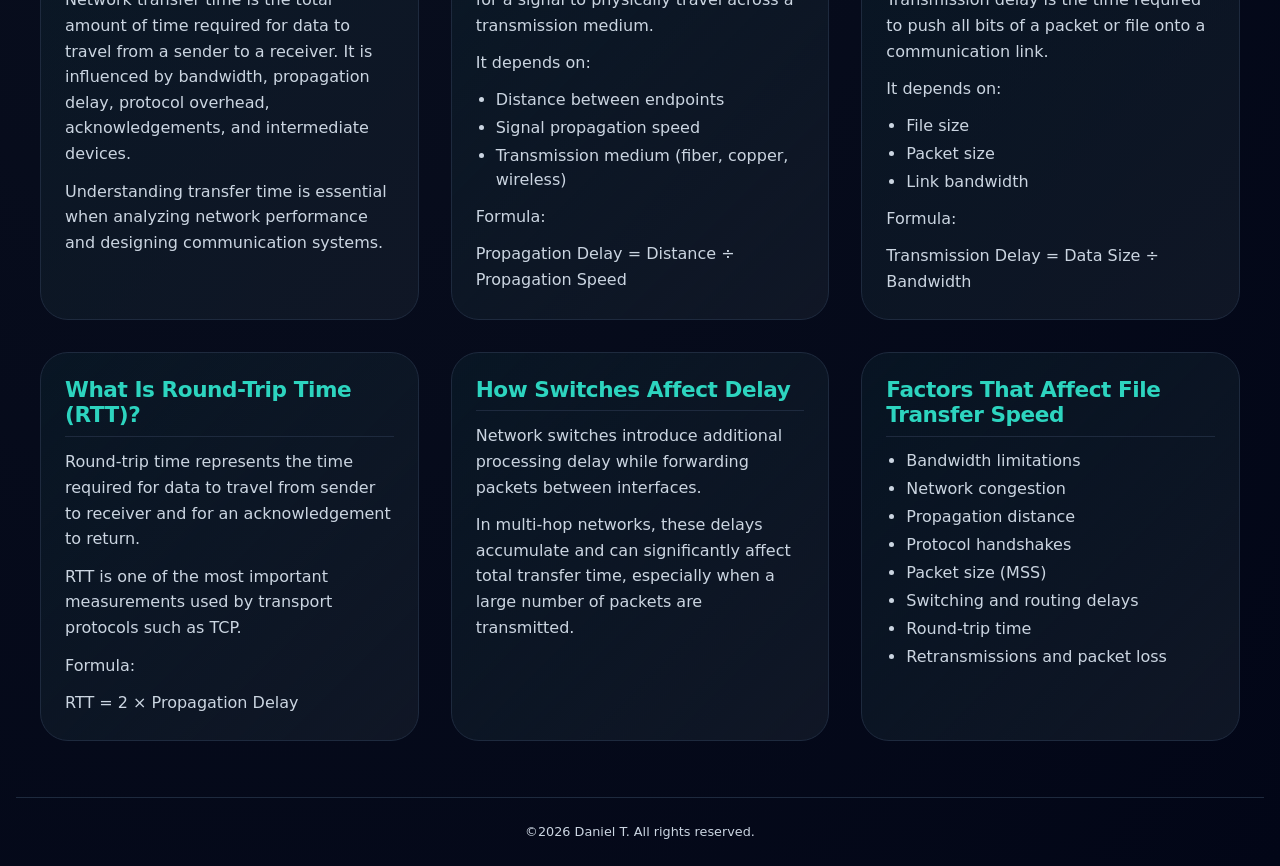
==== commit cc0b1e42: "updated solution tables" ====
--- a/transfer-time/index.html
+++ b/transfer-time/index.html
@@ -150,16 +150,8 @@
                 </figure>
                 <fieldset id="transfer-summary">
                     <legend>Solution Summary</legend>
-                    <label>
-                        Circuit RTT:
-                        <input data-field="circuit-rtt" disabled type="text" value="0">
-                        seconds
-                    </label>
-                    <label>
-                        Total Transfer Time:
-                        <input data-field="total-transfer-time" disabled type="text" value="0">
-                        seconds
-                    </label>
+                    <label data-reference-id="circuit-rtt-total">Circuit RTT: <input data-field="circuit-rtt" disabled type="text" value="0"/>seconds</label>
+                    <label data-reference-id="total-transfer-time">Total Transfer Time:<input data-field="total-transfer-time" disabled type="text" value="0">seconds</label>
                 </fieldset>
                 <fieldset>
                     <legend>File Conversion</legend>
--- a/global.css
+++ b/global.css
@@ -253,7 +253,8 @@
     gap: var(--size-6);
     max-width: var(--max-width);
     margin: var(--size-9) auto 0;
-    padding: 0 var(--size-6);
+    padding: var(--size-6);
+    border-top: 1px solid var(--border-subtle);
 }
 
 body > section article {
